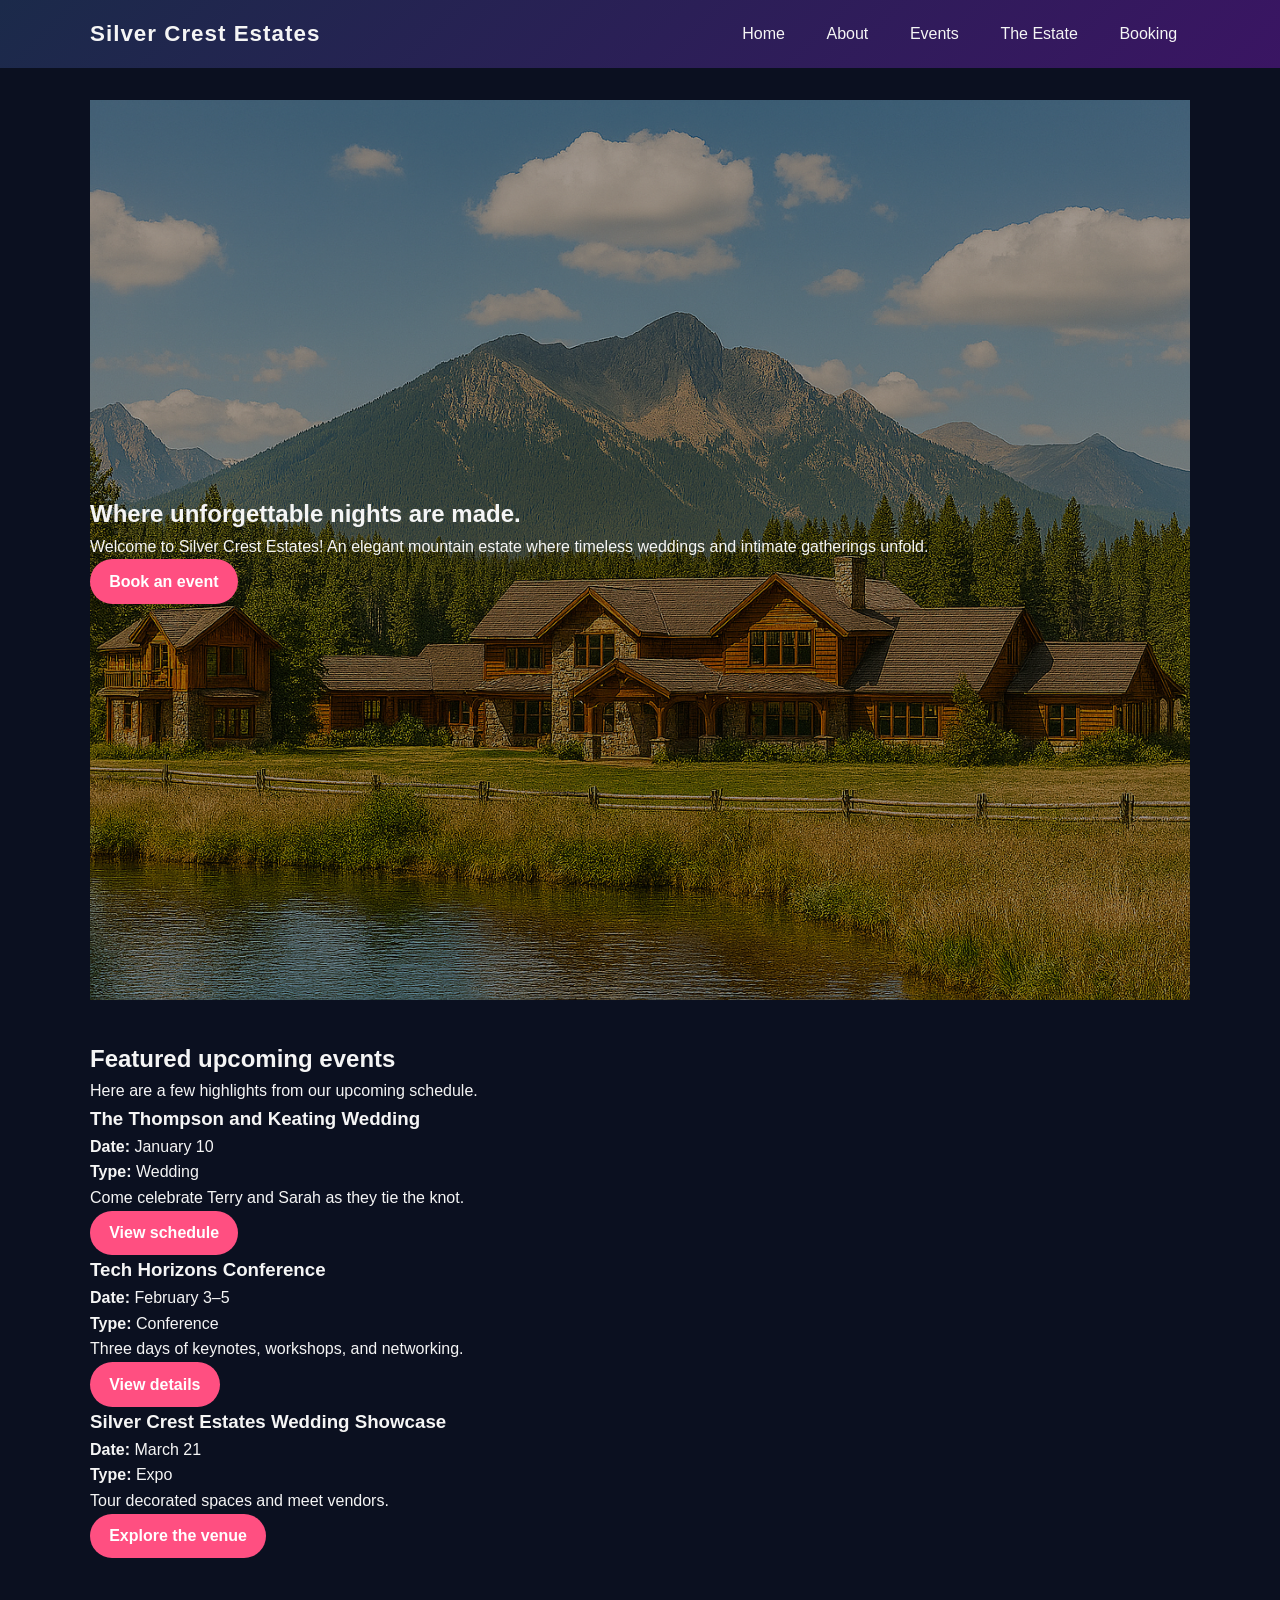
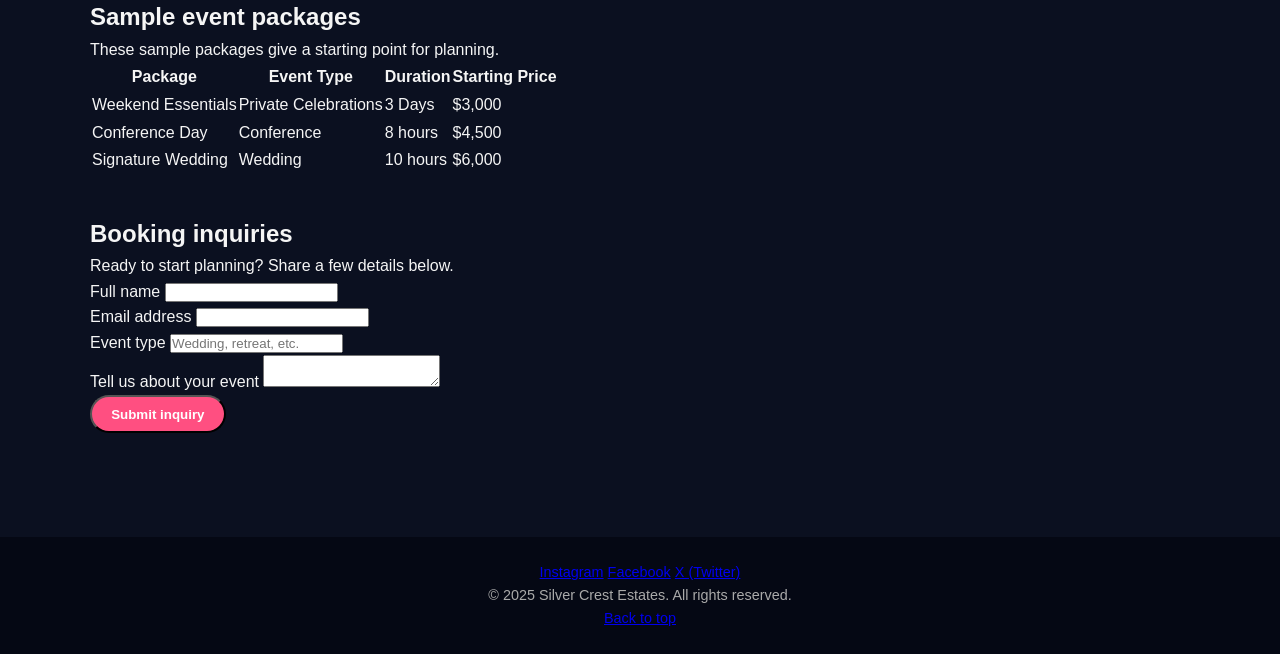
==== index.html @ 9d8d231d "Initial project upload" ====
<!DOCTYPE html>
<html lang="en">
<head>
  <meta charset="UTF-8">
  <title>Silver Crest Estates | Home</title>
  <meta name="viewport" content="width=device-width, initial-scale=1.0">
  <link rel="icon" type="image/png" href="images/favicon.png">
  <link rel="stylesheet" href="styles.css">
</head>

<body id="top">

<header>
  <div class="container">
    <nav>
      <div class="logo">Silver Crest Estates</div>

      <!-- CSS-ONLY HAMBURGER -->
      <input type="checkbox" id="menu-toggle">
      <label for="menu-toggle" class="hamburger">
        <span></span>
        <span></span>
        <span></span>
      </label>

      <ul id="nav-menu">
        <li><a href="index.html" class="active">Home</a></li>
        <li><a href="about.html">About</a></li>
        <li><a href="events.html">Events</a></li>
        <li><a href="spaces.html">The Estate</a></li>
        <li><a href="#contact">Booking</a></li>
      </ul>
    </nav>
  </div>
</header>

<main class="container">

  <section class="hero">
    <div class="hero-text">
      <h1>Where unforgettable nights are made.</h1>
      <p>Welcome to Silver Crest Estates! An elegant mountain estate where timeless weddings and intimate gatherings unfold.</p>
      <a href="#contact" class="btn">Book an event</a>
    </div>
   
  </section>

  <section aria-labelledby="featured-events-heading">
    <h2 id="featured-events-heading">Featured upcoming events</h2>
    <p>Here are a few highlights from our upcoming schedule.</p>

    <div class="events-grid">
      <article class="event-card">
        <h3>The Thompson and Keating Wedding</h3>
        <p><strong>Date:</strong> January 10</p>
        <p><strong>Type:</strong> Wedding</p>
        <p>Come celebrate Terry and Sarah as they tie the knot.</p>
        <a href="events.html#schedule-section" class="btn">View schedule</a>
      </article>

      <article class="event-card">
        <h3>Tech Horizons Conference</h3>
        <p><strong>Date:</strong> February 3–5</p>
        <p><strong>Type:</strong> Conference</p>
        <p>Three days of keynotes, workshops, and networking.</p>
        <a href="events.html" class="btn">View details</a>
      </article>

      <article class="event-card">
        <h3>Silver Crest Estates Wedding Showcase</h3>
        <p><strong>Date:</strong> March 21</p>
        <p><strong>Type:</strong> Expo</p>
        <p>Tour decorated spaces and meet vendors.</p>
        <a href="spaces.html" class="btn">Explore the venue</a>
      </article>
    </div>
  </section>

  <section aria-labelledby="pricing-heading">
    <h2 id="pricing-heading">Sample event packages</h2>
    <p>These sample packages give a starting point for planning.</p>

    <table>
      <thead>
        <tr>
          <th>Package</th>
          <th>Event Type</th>
          <th>Duration</th>
          <th>Starting Price</th>
        </tr>
      </thead>
      <tbody>
        <tr>
          <td>Weekend Essentials</td>
          <td>Private Celebrations</td>
          <td>3 Days</td>
          <td>$3,000</td>
        </tr>
        <tr>
          <td>Conference Day</td>
          <td>Conference</td>
          <td>8 hours</td>
          <td>$4,500</td>
        </tr>
        <tr>
          <td>Signature Wedding</td>
          <td>Wedding</td>
          <td>10 hours</td>
          <td>$6,000</td>
        </tr>
      </tbody>
    </table>
  </section>

  <section id="contact" aria-labelledby="contact-heading">
    <h2 id="contact-heading">Booking inquiries</h2>
    <p>Ready to start planning? Share a few details below.</p>

    <form>
      <div class="form-group">
        <label for="name">Full name</label>
        <input type="text" id="name" required>
      </div>

      <div class="form-group">
        <label for="email">Email address</label>
        <input type="email" id="email" required>
      </div>

      <div class="form-group">
        <label for="event-type">Event type</label>
        <input type="text" id="event-type" placeholder="Wedding, retreat, etc.">
      </div>

      <div class="form-group">
        <label for="message">Tell us about your event</label>
        <textarea id="message"></textarea>
      </div>

      <button type="submit" class="btn">Submit inquiry</button>
    </form>
  </section>

</main>

<footer>
  <div class="container">
    <div class="footer-links">
      <a href="https://www.instagram.com" target="_blank">Instagram</a>
      <a href="https://www.facebook.com" target="_blank">Facebook</a>
      <a href="https://www.twitter.com" target="_blank">X (Twitter)</a>
    </div>
    <p>&copy; 2025 Silver Crest Estates. All rights reserved.</p>
  </div>
  <a href="#top" id="back-to-top">Back to top</a>
</footer>

</body>
</html>
---- styles.css ----
/* ============================
   GLOBAL
   ============================ */
* {
  box-sizing: border-box;
  margin: 0;
  padding: 0;
}

html {
  scroll-behavior: smooth;
}

body {
  font-family: Arial, sans-serif;
  background: #0b1020;
  color: #f5f5f5;
  line-height: 1.6;
}

/* ============================
   LAYOUT
   ============================ */
header {
  background: linear-gradient(135deg, #1b2a4a, #3a1563);
  padding: 1rem 0;
  position: sticky;
  top: 0;
  z-index: 10;
}

.container {
  width: 90%;
  max-width: 1100px;
  margin: 0 auto;
}

main {
  padding: 2rem 0 4rem;
}

section {
  margin-bottom: 2.5rem;
}

footer {
  background: #050814;
  color: #aaa;
  padding: 1.5rem 0;
  text-align: center;
  font-size: 0.9rem;
}

/* ============================
   NAVIGATION (CSS-ONLY HAMBURGER)
   ============================ */
nav {
  display: flex;
  justify-content: space-between;
  align-items: center;
}

.logo {
  font-size: 1.4rem;
  font-weight: bold;
  letter-spacing: 1px;
}

/* Hide checkbox */
#menu-toggle {
  display: none;
}

/* Hamburger icon */
.hamburger {
  display: none;
  flex-direction: column;
  gap: 5px;
  cursor: pointer;
}

.hamburger span {
  width: 28px;
  height: 3px;
  background: #fff;
  border-radius: 3px;
  transition: 0.3s ease;
}

/* Desktop nav */
#nav-menu {
  list-style: none;
  display: flex;
  gap: 1rem;
}

#nav-menu a {
  color: #f5f5f5;
  text-decoration: none;
  padding: 0.4rem 0.8rem;
  border-radius: 4px;
  transition: background-color 0.3s ease, color 0.3s ease;
}

#nav-menu a:hover,
#nav-menu a:focus {
  background-color: #f5f5f5;
  color: #1b2a4a;
}

/* ============================
   RESPONSIVE NAV (CSS ONLY)
   ============================ */
@media (max-width: 1024px) {

  /* Show hamburger */
  .hamburger {
    display: flex;
  }

  /* Collapse menu */
  #nav-menu {
    position: absolute;
    top: 70px;
    right: 0;
    background: #1b2a4a;
    width: 100%;
    flex-direction: column;
    align-items: center;
    gap: 1rem;
    padding: 1rem 0;
    max-height: 0;
    overflow: hidden;
    transition: max-height 0.3s ease;
  }

  /* Expand menu when checkbox is checked */
  #menu-toggle:checked ~ #nav-menu {
    max-height: 500px;
  }

  /* Animate hamburger into X */
  #menu-toggle:checked + .hamburger span:nth-child(1) {
    transform: translateY(8px) rotate(45deg);
  }

  #menu-toggle:checked + .hamburger span:nth-child(2) {
    opacity: 0;
  }

  #menu-toggle:checked + .hamburger span:nth-child(3) {
    transform: translateY(-8px) rotate(-45deg);
  }
}

/* ============================
   HERO (HOME)
   ============================ */
.hero {
  display: flex;
  flex-wrap: wrap;
  gap: 2rem;
  align-items: center;
  background-image: url('images/Ranch.png');
  background-size: cover;
  background-position: center;
  min-height: 100vh;
  position: relative;
}

.hero::before {
  content: "";
  position: absolute;
  inset: 0;
  background: rgba(0, 0, 0, 0.35);
}

.hero-text {
  flex: 1 1 280px;
  position: relative;
  z-index: 1;
}

.hero-image {
  flex: 1 1 280px;
  text-align: center;
  position: relative;
  z-index: 1;
}

/* ============================
   ESTATE HERO
   ============================ */
.estate-hero {
  background-image: url('images/Weddingtable.png');
  background-size: cover;
  background-position: center;
  min-height: 80vh;
  display: flex;
  align-items: center;
  justify-content: center;
}

.estate-overlay {
  background: rgba(0, 0, 0, 0.45);
  padding: 2rem 3rem;
  border-radius: 12px;
  text-align: center;
}

/* ============================
   BUTTONS
   ============================ */
.btn {
  display: inline-block;
  padding: 0.6rem 1.2rem;
  border-radius: 25px;
  background: #ff4f81;
  color: #fff;
  text-decoration: none;
  font-weight: bold;
  transition: background 0.3s ease, transform 0.2s ease;
}

.btn:hover {
  background: #ff6b99;
  transform: translateY(-1px);
}

/* ============================
   ESTATE CARD GRID
   ============================ */
.space-grid {
  display: grid;
  grid-template-columns: repeat(3, 1fr);
  gap: 30px;
  margin-top: 40px;
}

.space-card {
  position: relative;
  height: 260px;
  border-radius: 12px;
  overflow: hidden;
  cursor: pointer;
  box-shadow: 0 2px 6px rgba(0,0,0,0.35);
  transition: transform 0.2s ease, box-shadow 0.2s ease;
}

.space-card:hover {
  transform: translateY(-4px);
  box-shadow: 0 6px 16px rgba(0,0,0,0.5);
}

.space-card img {
  width: 100%;
  height: 100%;
  object-fit: cover;
}

.space-overlay {
  position: absolute;
  inset: 0;
  background: rgba(0,0,0,0.55);
  display: flex;
  justify-content: center;
  align-items: center;
  flex-direction: column;
  opacity: 0;
  transition: opacity 0.3s ease;
}

.space-card:hover .space-overlay {
  opacity: 1;
}

/* ============================
   RESPONSIVE GRID
   ============================ */
@media (max-width: 1024px) {
  .space-grid {
    grid-template-columns: repeat(2, 1fr);
  }
}

@media (max-width: 768px) {
  .space-grid {
    grid-template-columns: 1fr;
  }
}
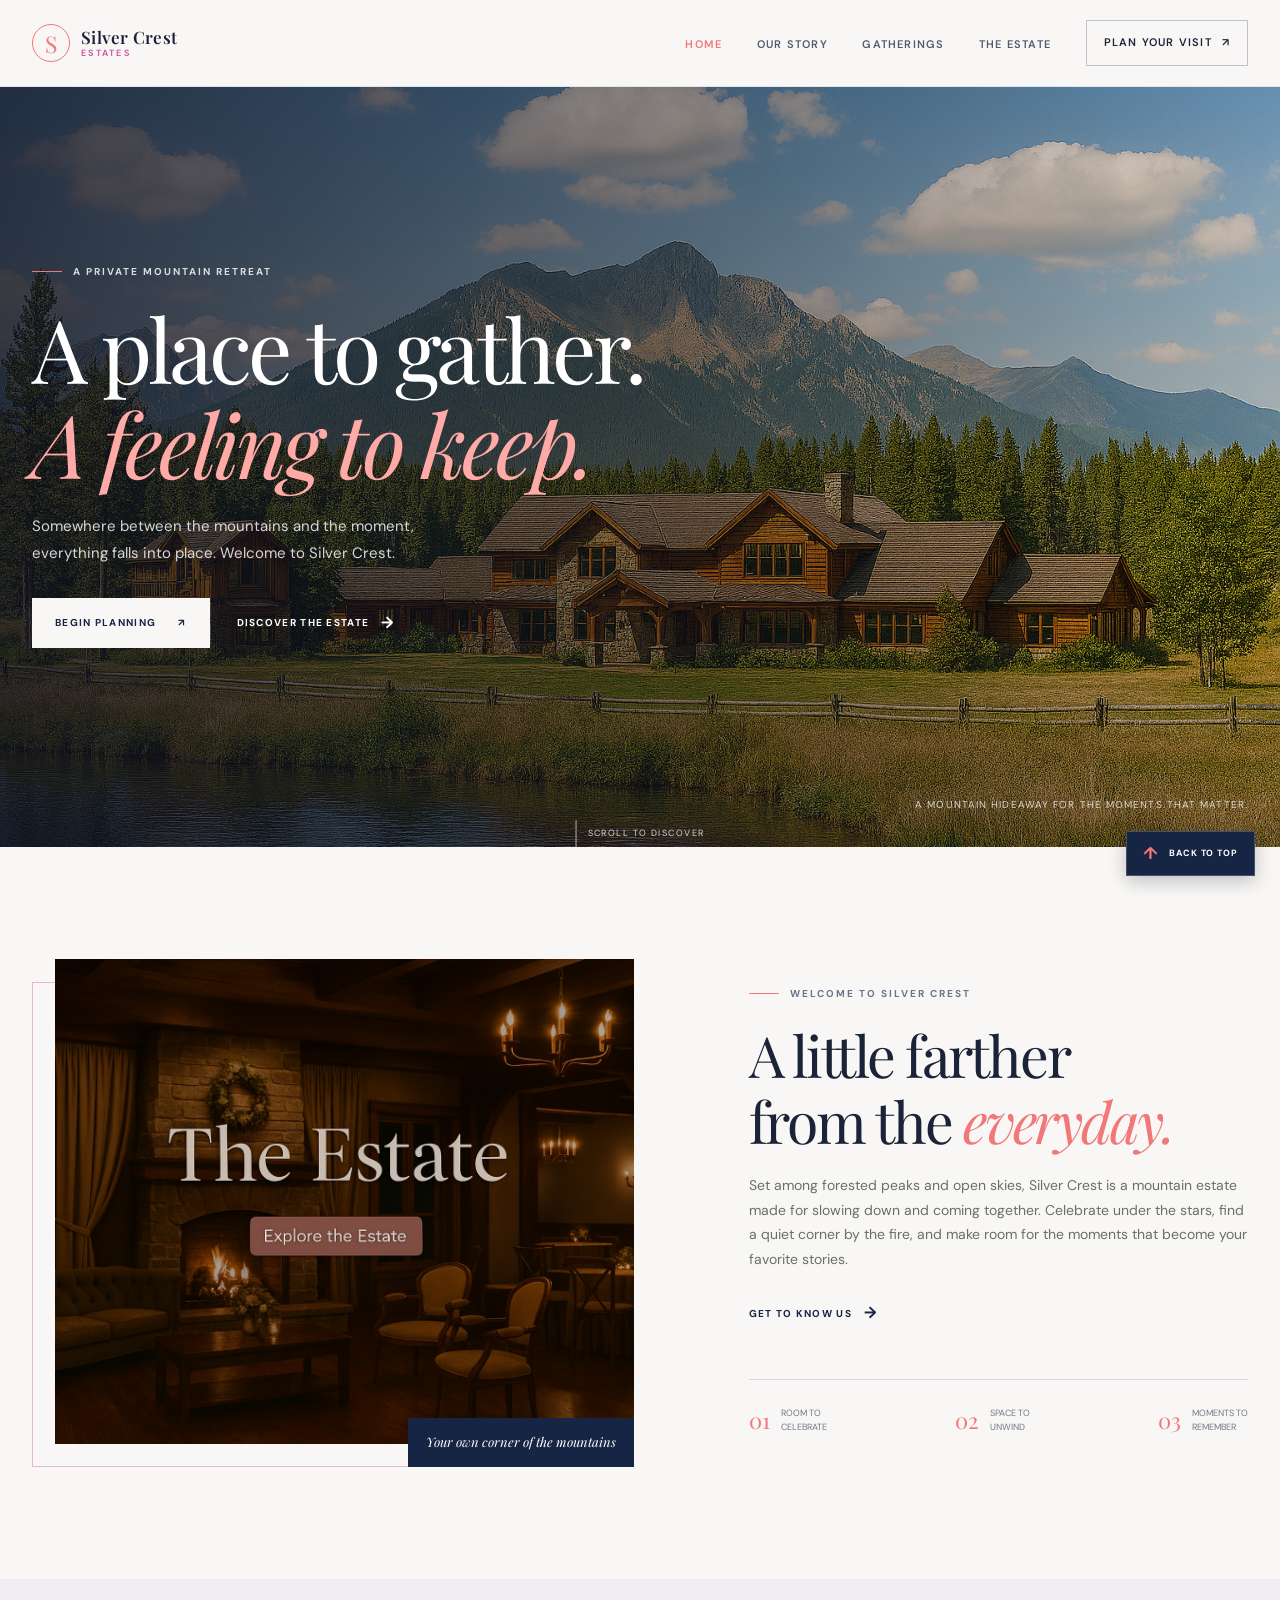
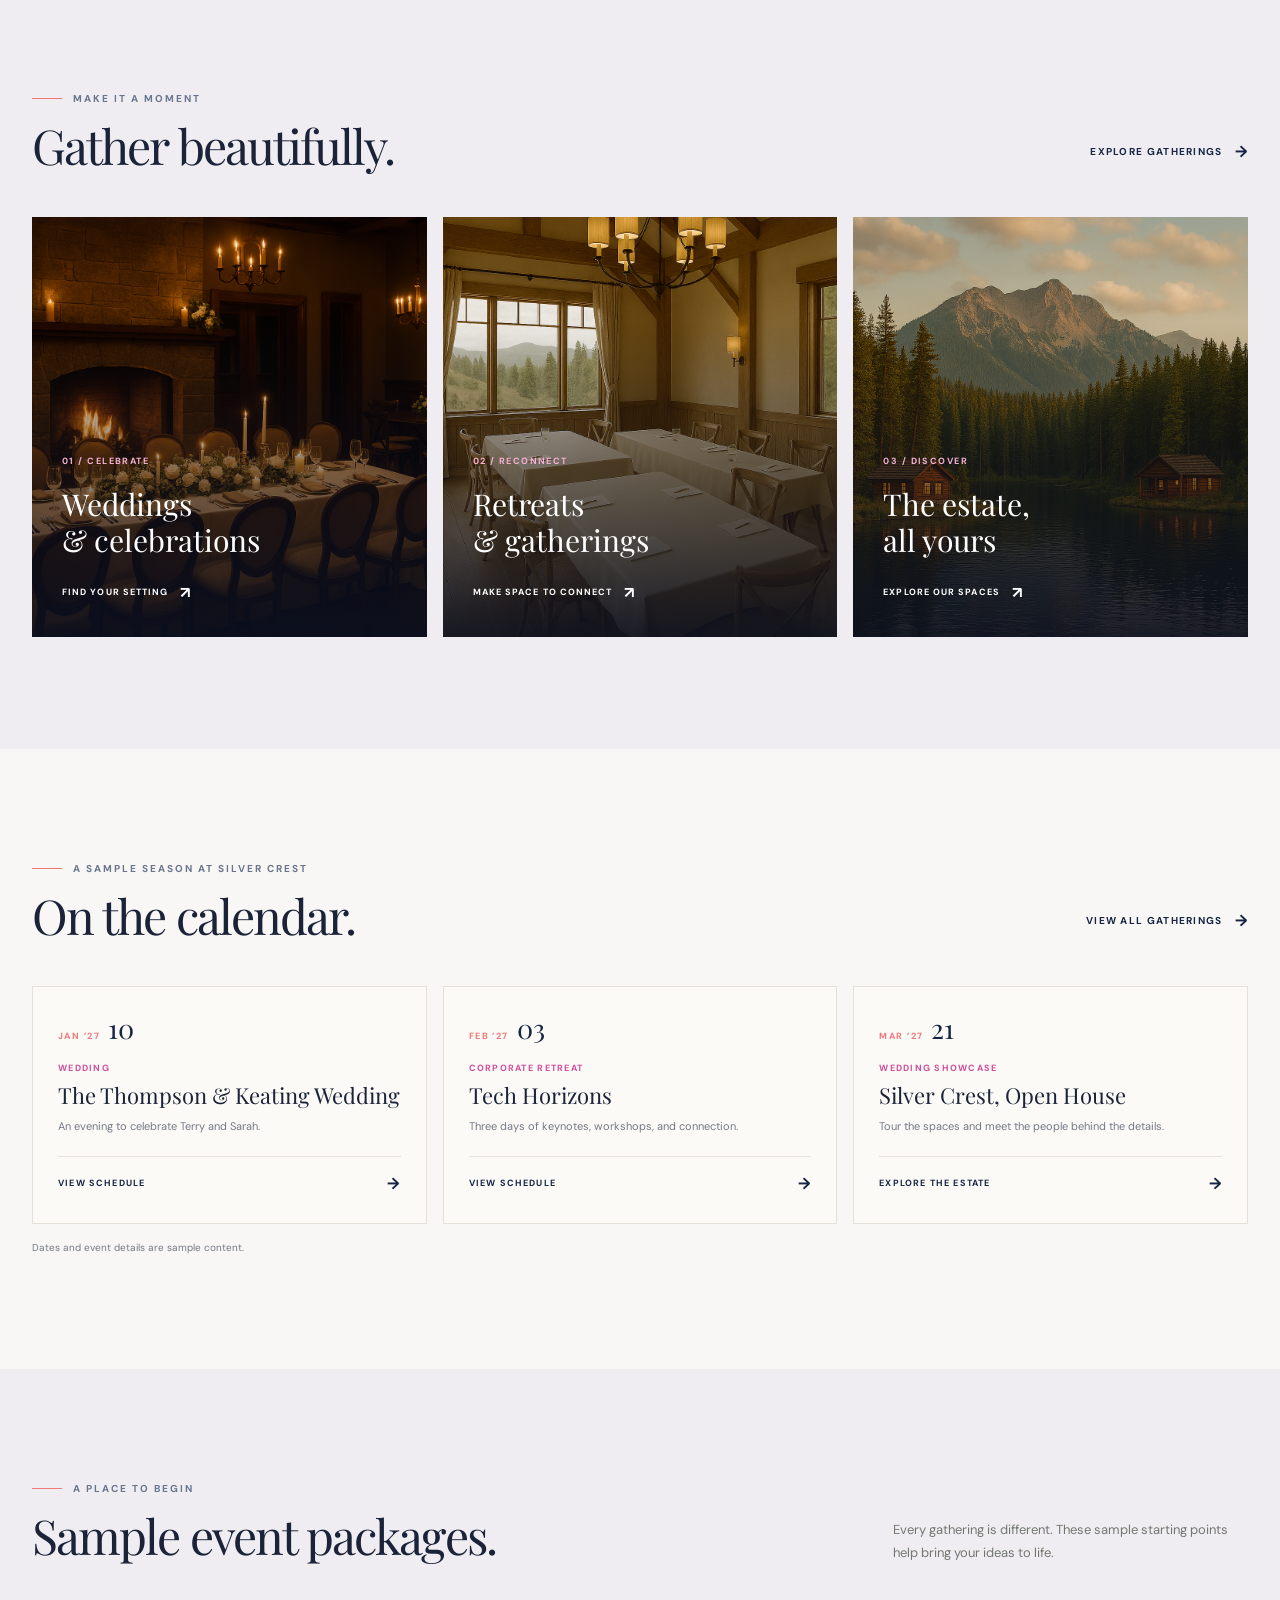
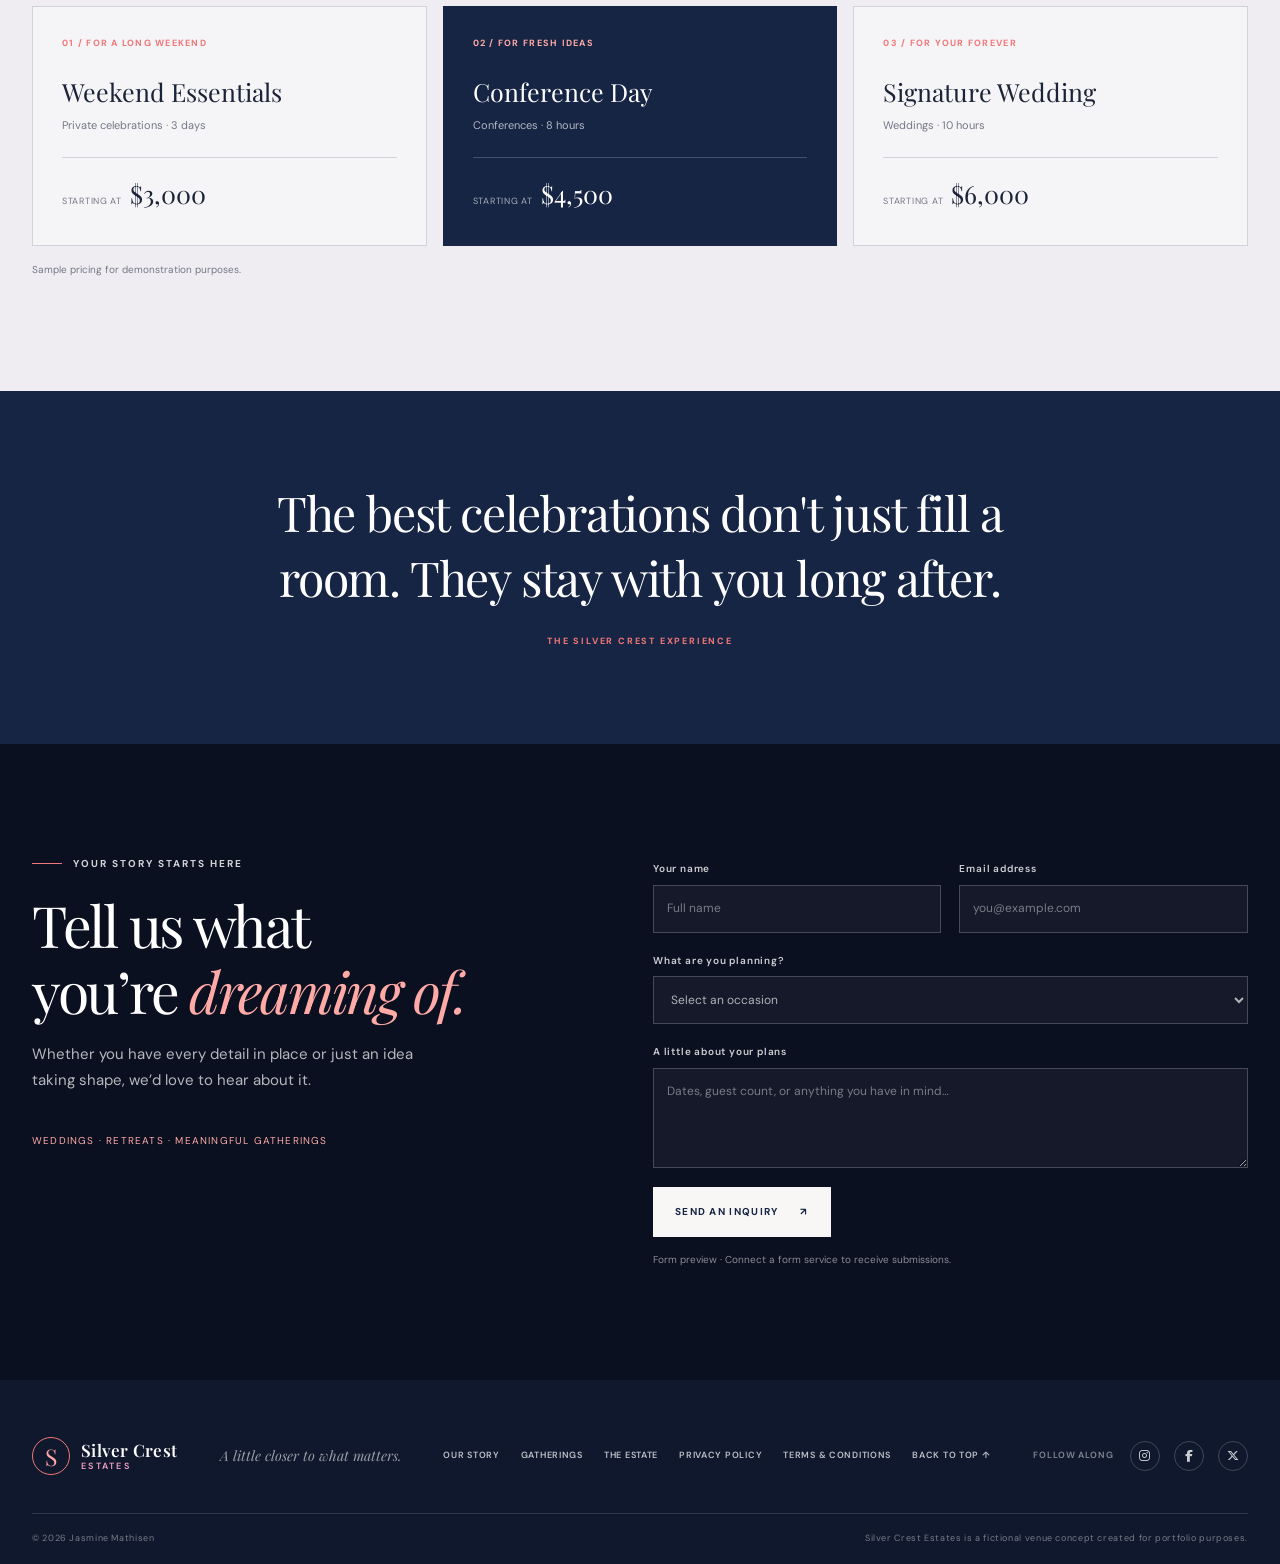
==== commit d84e531c: "Polish Silver Crest Estates portfolio site Co-authored-by: Copilot <223556219+Copilot@users.noreply." ====
--- a/index.html
+++ b/index.html
@@ -2,159 +2,260 @@
 <html lang="en">
 <head>
   <meta charset="UTF-8">
-  <title>Silver Crest Estates | Home</title>
   <meta name="viewport" content="width=device-width, initial-scale=1.0">
-  <link rel="icon" type="image/png" href="images/favicon.png">
+  <meta name="description" content="A secluded mountain estate for thoughtful weddings, retreats, and once-in-a-lifetime celebrations.">
+  <title>Silver Crest Estates | A mountain escape for meaningful gatherings</title>
+  <link rel="preconnect" href="https://fonts.googleapis.com">
+  <link rel="preconnect" href="https://fonts.gstatic.com" crossorigin>
+  <link href="https://fonts.googleapis.com/css2?family=DM+Sans:wght@400;500;600;700&family=Playfair+Display:wght@400;500;600;700&display=swap" rel="stylesheet">
+  <link rel="stylesheet" href="https://cdnjs.cloudflare.com/ajax/libs/font-awesome/6.7.2/css/all.min.css">
+  <link rel="icon" type="image/svg+xml" href="images/silver-crest-mark.svg">
   <link rel="stylesheet" href="styles.css">
 </head>
-
 <body id="top">
-
-<header>
-  <div class="container">
-    <nav>
-      <div class="logo">Silver Crest Estates</div>
-
-      <!-- CSS-ONLY HAMBURGER -->
-      <input type="checkbox" id="menu-toggle">
-      <label for="menu-toggle" class="hamburger">
-        <span></span>
-        <span></span>
-        <span></span>
-      </label>
-
-      <ul id="nav-menu">
-        <li><a href="index.html" class="active">Home</a></li>
-        <li><a href="about.html">About</a></li>
-        <li><a href="events.html">Events</a></li>
-        <li><a href="spaces.html">The Estate</a></li>
-        <li><a href="#contact">Booking</a></li>
-      </ul>
-    </nav>
-  </div>
-</header>
-
-<main class="container">
-
-  <section class="hero">
-    <div class="hero-text">
-      <h1>Where unforgettable nights are made.</h1>
-      <p>Welcome to Silver Crest Estates! An elegant mountain estate where timeless weddings and intimate gatherings unfold.</p>
-      <a href="#contact" class="btn">Book an event</a>
+  <a class="skip-link" href="#main-content">Skip to content</a>
+  <header class="site-header">
+    <div class="container">
+      <nav class="site-nav" aria-label="Main navigation">
+        <a class="brand" href="index.html" aria-label="Silver Crest Estates home">
+          <span class="brand-mark" aria-hidden="true">S</span>
+          <span class="brand-name">Silver Crest <span>Estates</span></span>
+        </a>
+        <input type="checkbox" id="menu-toggle" aria-label="Toggle navigation">
+        <label for="menu-toggle" class="hamburger" aria-hidden="true"><span></span><span></span><span></span></label>
+        <ul id="nav-menu">
+          <li><a href="index.html" class="active" aria-current="page">Home</a></li>
+          <li><a href="about.html">Our story</a></li>
+          <li><a href="events.html">Gatherings</a></li>
+          <li><a href="spaces.html">The estate</a></li>
+          <li><a href="#contact" class="nav-cta">Plan your visit <span aria-hidden="true">↗</span></a></li>
+        </ul>
+      </nav>
     </div>
-   
-  </section>
-
-  <section aria-labelledby="featured-events-heading">
-    <h2 id="featured-events-heading">Featured upcoming events</h2>
-    <p>Here are a few highlights from our upcoming schedule.</p>
-
-    <div class="events-grid">
-      <article class="event-card">
-        <h3>The Thompson and Keating Wedding</h3>
-        <p><strong>Date:</strong> January 10</p>
-        <p><strong>Type:</strong> Wedding</p>
-        <p>Come celebrate Terry and Sarah as they tie the knot.</p>
-        <a href="events.html#schedule-section" class="btn">View schedule</a>
-      </article>
-
-      <article class="event-card">
-        <h3>Tech Horizons Conference</h3>
-        <p><strong>Date:</strong> February 3–5</p>
-        <p><strong>Type:</strong> Conference</p>
-        <p>Three days of keynotes, workshops, and networking.</p>
-        <a href="events.html" class="btn">View details</a>
-      </article>
-
-      <article class="event-card">
-        <h3>Silver Crest Estates Wedding Showcase</h3>
-        <p><strong>Date:</strong> March 21</p>
-        <p><strong>Type:</strong> Expo</p>
-        <p>Tour decorated spaces and meet vendors.</p>
-        <a href="spaces.html" class="btn">Explore the venue</a>
-      </article>
+  </header>
+
+  <main id="main-content">
+    <section class="home-hero" aria-labelledby="hero-heading">
+      <div class="hero-shade"></div>
+      <div class="container hero-inner">
+        <div class="hero-copy">
+          <p class="eyebrow eyebrow-light"><span></span> A private mountain retreat</p>
+          <h1 id="hero-heading">A place to gather.<br><em>A feeling to keep.</em></h1>
+          <p class="hero-description">Somewhere between the mountains and the moment, everything falls into place. Welcome to Silver Crest.</p>
+          <div class="hero-actions">
+            <a href="#contact" class="button button-light">Begin planning <span aria-hidden="true">↗</span></a>
+            <a href="spaces.html" class="text-link text-link-light">Discover the estate <span aria-hidden="true">→</span></a>
+          </div>
+        </div>
+        <p class="hero-caption">A mountain hideaway for the moments that matter.</p>
+      </div>
+      <a href="#welcome" class="hero-scroll" aria-label="Scroll to discover"><span></span> Scroll to discover</a>
+    </section>
+
+    <section class="welcome-section section-pad" id="welcome" aria-labelledby="welcome-heading">
+      <div class="container welcome-grid">
+        <div class="welcome-image-wrap">
+          <img src="images/The_Estate_clean.png" alt="The welcoming lodge surrounded by the mountain landscape" class="welcome-image">
+          <span class="image-note">Your own corner of the mountains</span>
+        </div>
+        <div class="welcome-copy">
+          <p class="eyebrow"><span></span> Welcome to Silver Crest</p>
+          <h2 id="welcome-heading">A little farther<br>from the <em>everyday.</em></h2>
+          <p>Set among forested peaks and open skies, Silver Crest is a mountain estate made for slowing down and coming together. Celebrate under the stars, find a quiet corner by the fire, and make room for the moments that become your favorite stories.</p>
+          <a href="about.html" class="text-link">Get to know us <span aria-hidden="true">→</span></a>
+          <div class="welcome-details">
+            <div><strong>01</strong><span>Room to<br>celebrate</span></div>
+            <div><strong>02</strong><span>Space to<br>unwind</span></div>
+            <div><strong>03</strong><span>Moments to<br>remember</span></div>
+          </div>
+        </div>
+      </div>
+    </section>
+
+    <section class="gatherings-section section-pad" aria-labelledby="gatherings-heading">
+      <div class="container">
+        <div class="section-heading">
+          <div>
+            <p class="eyebrow"><span></span> Make it a moment</p>
+            <h2 id="gatherings-heading">Gather beautifully.</h2>
+          </div>
+          <a href="events.html" class="text-link">Explore gatherings <span aria-hidden="true">→</span></a>
+        </div>
+        <div class="gathering-grid">
+          <article class="gathering-card gathering-wedding">
+            <div class="gathering-card-content">
+              <span class="card-kicker">01 / Celebrate</span>
+              <h3>Weddings<br>&amp; celebrations</h3>
+              <a href="events.html#event-types" class="card-link">Find your setting <span aria-hidden="true">↗</span></a>
+            </div>
+          </article>
+          <article class="gathering-card gathering-retreat">
+            <div class="gathering-card-content">
+              <span class="card-kicker">02 / Reconnect</span>
+              <h3>Retreats<br>&amp; gatherings</h3>
+              <a href="events.html#event-types" class="card-link">Make space to connect <span aria-hidden="true">↗</span></a>
+            </div>
+          </article>
+          <article class="gathering-card gathering-estate">
+            <div class="gathering-card-content">
+              <span class="card-kicker">03 / Discover</span>
+              <h3>The estate,<br>all yours</h3>
+              <a href="spaces.html" class="card-link">Explore our spaces <span aria-hidden="true">↗</span></a>
+            </div>
+          </article>
+        </div>
+      </div>
+    </section>
+
+    <section class="upcoming-section section-pad" aria-labelledby="upcoming-heading">
+      <div class="container">
+        <div class="section-heading">
+          <div>
+            <p class="eyebrow"><span></span> A sample season at Silver Crest</p>
+            <h2 id="upcoming-heading">On the calendar.</h2>
+          </div>
+          <a href="events.html" class="text-link">View all gatherings <span aria-hidden="true">→</span></a>
+        </div>
+        <div class="highlight-grid">
+          <article class="highlight-card">
+            <p class="highlight-date"><span>JAN ’27</span> 10</p>
+            <div>
+              <p class="highlight-type">Wedding</p>
+              <h3>The Thompson &amp; Keating Wedding</h3>
+              <p>An evening to celebrate Terry and Sarah.</p>
+            </div>
+            <a href="events.html#schedule-section" class="text-link" aria-label="View the Thompson and Keating wedding schedule">View schedule <span aria-hidden="true">→</span></a>
+          </article>
+          <article class="highlight-card">
+            <p class="highlight-date"><span>FEB ’27</span> 03</p>
+            <div>
+              <p class="highlight-type">Corporate retreat</p>
+              <h3>Tech Horizons</h3>
+              <p>Three days of keynotes, workshops, and connection.</p>
+            </div>
+            <a href="events.html#schedule-section" class="text-link" aria-label="View the Tech Horizons retreat schedule">View schedule <span aria-hidden="true">→</span></a>
+          </article>
+          <article class="highlight-card">
+            <p class="highlight-date"><span>MAR ’27</span> 21</p>
+            <div>
+              <p class="highlight-type">Wedding showcase</p>
+              <h3>Silver Crest, Open House</h3>
+              <p>Tour the spaces and meet the people behind the details.</p>
+            </div>
+            <a href="spaces.html" class="text-link">Explore the estate <span aria-hidden="true">→</span></a>
+          </article>
+        </div>
+        <p class="table-note">Dates and event details are sample content.</p>
+      </div>
+    </section>
+
+    <section class="packages-section section-pad" aria-labelledby="packages-heading">
+      <div class="container">
+        <div class="section-heading">
+          <div>
+            <p class="eyebrow"><span></span> A place to begin</p>
+            <h2 id="packages-heading">Sample event packages.</h2>
+          </div>
+          <p class="section-heading-note">Every gathering is different. These sample starting points help bring your ideas to life.</p>
+        </div>
+        <div class="package-grid">
+          <article class="package-card">
+            <p class="package-index">01 / For a long weekend</p>
+            <h3>Weekend Essentials</h3>
+            <p>Private celebrations · 3 days</p>
+            <p class="package-price"><span>Starting at</span> $3,000</p>
+          </article>
+          <article class="package-card package-card-featured">
+            <p class="package-index">02 / For fresh ideas</p>
+            <h3>Conference Day</h3>
+            <p>Conferences · 8 hours</p>
+            <p class="package-price"><span>Starting at</span> $4,500</p>
+          </article>
+          <article class="package-card">
+            <p class="package-index">03 / For your forever</p>
+            <h3>Signature Wedding</h3>
+            <p>Weddings · 10 hours</p>
+            <p class="package-price"><span>Starting at</span> $6,000</p>
+          </article>
+        </div>
+        <p class="table-note">Sample pricing for demonstration purposes.</p>
+      </div>
+    </section>
+
+    <section class="quote-section" aria-label="A note from Silver Crest Estates">
+      <div class="container quote-inner">
+        <blockquote>The best celebrations don't just fill a room. They stay with you long after.</blockquote>
+        <p>THE SILVER CREST EXPERIENCE</p>
+      </div>
+    </section>
+
+    <section class="contact-section section-pad" id="contact" aria-labelledby="contact-heading">
+      <div class="container contact-grid">
+        <div class="contact-copy">
+          <p class="eyebrow eyebrow-light"><span></span> Your story starts here</p>
+          <h2 id="contact-heading">Tell us what<br>you’re <em>dreaming of.</em></h2>
+          <p>Whether you have every detail in place or just an idea taking shape, we’d love to hear about it.</p>
+          <p class="contact-aside">Weddings · Retreats · Meaningful gatherings</p>
+        </div>
+        <form class="inquiry-form" method="post">
+          <div class="form-row">
+            <div class="form-group">
+              <label for="name">Your name</label>
+              <input type="text" id="name" name="name" autocomplete="name" placeholder="Full name" required>
+            </div>
+            <div class="form-group">
+              <label for="email">Email address</label>
+              <input type="email" id="email" name="email" autocomplete="email" placeholder="you@example.com" required>
+            </div>
+          </div>
+          <div class="form-group">
+            <label for="event-type">What are you planning?</label>
+            <select id="event-type" name="event-type">
+              <option value="" selected disabled>Select an occasion</option>
+              <option>Wedding or celebration</option>
+              <option>Corporate retreat</option>
+              <option>Wellness retreat</option>
+              <option>Something else</option>
+            </select>
+          </div>
+          <div class="form-group">
+            <label for="message">A little about your plans</label>
+            <textarea id="message" name="message" rows="3" placeholder="Dates, guest count, or anything you have in mind…"></textarea>
+          </div>
+          <button type="submit" class="button button-light">Send an inquiry <span aria-hidden="true">↗</span></button>
+          <p class="form-note">Form preview · Connect a form service to receive submissions.</p>
+        </form>
+      </div>
+    </section>
+  </main>
+
+  <footer class="site-footer">
+    <div class="container footer-main">
+      <a class="brand brand-footer" href="index.html">
+        <span class="brand-mark" aria-hidden="true">S</span>
+        <span class="brand-name">Silver Crest <span>Estates</span></span>
+      </a>
+      <p>A little closer to what matters.</p>
+      <div class="footer-links">
+        <a href="about.html">Our story</a>
+        <a href="events.html">Gatherings</a>
+        <a href="spaces.html">The estate</a>
+        <a href="privacy.html">Privacy policy</a>
+        <a href="terms.html">Terms &amp; conditions</a>
+        <a href="#top">Back to top ↑</a>
+      </div>
+      <div class="footer-social">
+        <span>Follow along</span>
+        <a href="https://www.instagram.com/" target="_blank" rel="noopener noreferrer" aria-label="Instagram"><i class="fa-brands fa-instagram" aria-hidden="true"></i></a>
+        <a href="https://www.facebook.com/" target="_blank" rel="noopener noreferrer" aria-label="Facebook"><i class="fa-brands fa-facebook-f" aria-hidden="true"></i></a>
+        <a href="https://x.com/" target="_blank" rel="noopener noreferrer" aria-label="X"><i class="fa-brands fa-x-twitter" aria-hidden="true"></i></a>
+      </div>
     </div>
-  </section>
-
-  <section aria-labelledby="pricing-heading">
-    <h2 id="pricing-heading">Sample event packages</h2>
-    <p>These sample packages give a starting point for planning.</p>
-
-    <table>
-      <thead>
-        <tr>
-          <th>Package</th>
-          <th>Event Type</th>
-          <th>Duration</th>
-          <th>Starting Price</th>
-        </tr>
-      </thead>
-      <tbody>
-        <tr>
-          <td>Weekend Essentials</td>
-          <td>Private Celebrations</td>
-          <td>3 Days</td>
-          <td>$3,000</td>
-        </tr>
-        <tr>
-          <td>Conference Day</td>
-          <td>Conference</td>
-          <td>8 hours</td>
-          <td>$4,500</td>
-        </tr>
-        <tr>
-          <td>Signature Wedding</td>
-          <td>Wedding</td>
-          <td>10 hours</td>
-          <td>$6,000</td>
-        </tr>
-      </tbody>
-    </table>
-  </section>
-
-  <section id="contact" aria-labelledby="contact-heading">
-    <h2 id="contact-heading">Booking inquiries</h2>
-    <p>Ready to start planning? Share a few details below.</p>
-
-    <form>
-      <div class="form-group">
-        <label for="name">Full name</label>
-        <input type="text" id="name" required>
-      </div>
-
-      <div class="form-group">
-        <label for="email">Email address</label>
-        <input type="email" id="email" required>
-      </div>
-
-      <div class="form-group">
-        <label for="event-type">Event type</label>
-        <input type="text" id="event-type" placeholder="Wedding, retreat, etc.">
-      </div>
-
-      <div class="form-group">
-        <label for="message">Tell us about your event</label>
-        <textarea id="message"></textarea>
-      </div>
-
-      <button type="submit" class="btn">Submit inquiry</button>
-    </form>
-  </section>
-
-</main>
-
-<footer>
-  <div class="container">
-    <div class="footer-links">
-      <a href="https://www.instagram.com" target="_blank">Instagram</a>
-      <a href="https://www.facebook.com" target="_blank">Facebook</a>
-      <a href="https://www.twitter.com" target="_blank">X (Twitter)</a>
+    <div class="container footer-bottom">
+      <span>© 2026 Jasmine Mathisen</span>
+      <span>Silver Crest Estates is a fictional venue concept created for portfolio purposes.</span>
     </div>
-    <p>&copy; 2025 Silver Crest Estates. All rights reserved.</p>
-  </div>
-  <a href="#top" id="back-to-top">Back to top</a>
-</footer>
-
+  </footer>
+  <a class="back-to-top-button" href="#top"><span aria-hidden="true">↑</span><span>Back to top</span></a>
 </body>
 </html>
-
--- a/styles.css
+++ b/styles.css
@@ -1,6 +1,19 @@
-/* ============================
-   GLOBAL
-   ============================ */
+:root {
+  color-scheme: light;
+  --ink: #1b2338;
+  --forest: #172544;
+  --forest-dark: #0b1020;
+  --sage: #68758c;
+  --clay: #f17778;
+  --fuchsia: #ce4e9b;
+  --paper: #f8f7f5;
+  --stone: #efedf2;
+  --white: #fff;
+  --muted: #747886;
+  --serif: "Playfair Display", Georgia, serif;
+  --sans: "DM Sans", Arial, sans-serif;
+}
+
 * {
   box-sizing: border-box;
   margin: 0;
@@ -9,283 +22,1774 @@
 
 html {
   scroll-behavior: smooth;
+  scroll-padding-top: 6rem;
 }
 
 body {
-  font-family: Arial, sans-serif;
-  background: #0b1020;
-  color: #f5f5f5;
-  line-height: 1.6;
-}
-
-/* ============================
-   LAYOUT
-   ============================ */
-header {
-  background: linear-gradient(135deg, #1b2a4a, #3a1563);
-  padding: 1rem 0;
+  background: var(--paper);
+  color: var(--ink);
+  font-family: var(--sans);
+  font-size: 15px;
+  line-height: 1.75;
+  -webkit-font-smoothing: antialiased;
+}
+
+img {
+  display: block;
+  max-width: 100%;
+}
+
+a {
+  color: inherit;
+}
+
+a:focus-visible,
+button:focus-visible,
+input:focus-visible,
+select:focus-visible,
+textarea:focus-visible {
+  outline: 2px solid var(--clay);
+  outline-offset: 4px;
+}
+
+.skip-link {
+  position: fixed;
+  z-index: 100;
+  top: 10px;
+  left: 10px;
+  padding: 10px 16px;
+  background: var(--paper);
+  color: var(--forest);
+  font-size: 12px;
+  font-weight: 700;
+  text-decoration: none;
+  transform: translateY(-160%);
+}
+
+.skip-link:focus {
+  transform: translateY(0);
+}
+
+.container {
+  width: min(100% - 64px, 1240px);
+  margin-inline: auto;
+}
+
+.section-pad {
+  padding-block: 112px;
+}
+
+.site-header {
   position: sticky;
   top: 0;
-  z-index: 10;
-}
-
-.container {
-  width: 90%;
-  max-width: 1100px;
-  margin: 0 auto;
-}
-
-main {
-  padding: 2rem 0 4rem;
-}
-
-section {
-  margin-bottom: 2.5rem;
-}
-
-footer {
-  background: #050814;
-  color: #aaa;
-  padding: 1.5rem 0;
-  text-align: center;
-  font-size: 0.9rem;
-}
-
-/* ============================
-   NAVIGATION (CSS-ONLY HAMBURGER)
-   ============================ */
-nav {
-  display: flex;
+  z-index: 20;
+  background: rgba(248, 247, 245, 0.97);
+  border-bottom: 1px solid rgba(23, 37, 68, 0.09);
+  backdrop-filter: blur(14px);
+}
+
+.site-header > .container {
+  position: relative;
+}
+
+.site-nav {
+  display: flex;
+  min-height: 86px;
+  align-items: center;
   justify-content: space-between;
+  gap: 32px;
+}
+
+.brand {
+  display: inline-flex;
+  flex-shrink: 0;
   align-items: center;
-}
-
-.logo {
-  font-size: 1.4rem;
-  font-weight: bold;
-  letter-spacing: 1px;
-}
-
-/* Hide checkbox */
+  gap: 11px;
+  color: var(--ink);
+  text-decoration: none;
+}
+
+.brand-mark {
+  display: grid;
+  width: 38px;
+  height: 38px;
+  place-items: center;
+  border: 1px solid var(--clay);
+  border-radius: 50%;
+  color: var(--clay);
+  font-family: var(--serif);
+  font-size: 23px;
+  line-height: 1;
+}
+
+.brand-name {
+  display: flex;
+  flex-direction: column;
+  font-family: var(--serif);
+  font-size: 17px;
+  font-weight: 600;
+  letter-spacing: 0.015em;
+  line-height: 1.15;
+}
+
+.brand-name span {
+  color: var(--fuchsia);
+  font-family: var(--sans);
+  font-size: 9px;
+  font-weight: 600;
+  letter-spacing: 0.25em;
+  text-transform: uppercase;
+}
+
 #menu-toggle {
-  display: none;
-}
-
-/* Hamburger icon */
+  position: absolute;
+  top: 30px;
+  right: 0;
+  width: 1px;
+  height: 1px;
+  opacity: 0;
+}
+
 .hamburger {
   display: none;
-  flex-direction: column;
-  gap: 5px;
-  cursor: pointer;
-}
-
-.hamburger span {
-  width: 28px;
-  height: 3px;
-  background: #fff;
-  border-radius: 3px;
-  transition: 0.3s ease;
-}
-
-/* Desktop nav */
+}
+
 #nav-menu {
+  display: flex;
+  align-items: center;
+  gap: clamp(19px, 2.7vw, 38px);
   list-style: none;
-  display: flex;
-  gap: 1rem;
 }
 
 #nav-menu a {
-  color: #f5f5f5;
+  color: #515b70;
+  font-size: 11px;
+  font-weight: 600;
+  letter-spacing: 0.11em;
   text-decoration: none;
-  padding: 0.4rem 0.8rem;
-  border-radius: 4px;
-  transition: background-color 0.3s ease, color 0.3s ease;
+  text-transform: uppercase;
+  transition: color 180ms ease;
 }
 
 #nav-menu a:hover,
-#nav-menu a:focus {
-  background-color: #f5f5f5;
-  color: #1b2a4a;
-}
-
-/* ============================
-   RESPONSIVE NAV (CSS ONLY)
-   ============================ */
-@media (max-width: 1024px) {
-
-  /* Show hamburger */
-  .hamburger {
-    display: flex;
-  }
-
-  /* Collapse menu */
-  #nav-menu {
-    position: absolute;
-    top: 70px;
-    right: 0;
-    background: #1b2a4a;
-    width: 100%;
-    flex-direction: column;
-    align-items: center;
-    gap: 1rem;
-    padding: 1rem 0;
-    max-height: 0;
-    overflow: hidden;
-    transition: max-height 0.3s ease;
-  }
-
-  /* Expand menu when checkbox is checked */
-  #menu-toggle:checked ~ #nav-menu {
-    max-height: 500px;
-  }
-
-  /* Animate hamburger into X */
-  #menu-toggle:checked + .hamburger span:nth-child(1) {
-    transform: translateY(8px) rotate(45deg);
-  }
-
-  #menu-toggle:checked + .hamburger span:nth-child(2) {
-    opacity: 0;
-  }
-
-  #menu-toggle:checked + .hamburger span:nth-child(3) {
-    transform: translateY(-8px) rotate(-45deg);
-  }
-}
-
-/* ============================
-   HERO (HOME)
-   ============================ */
-.hero {
-  display: flex;
-  flex-wrap: wrap;
-  gap: 2rem;
+#nav-menu a.active {
+  color: var(--clay);
+}
+
+#nav-menu .nav-cta {
+  display: inline-flex;
   align-items: center;
-  background-image: url('images/Ranch.png');
+  gap: 10px;
+  padding: 12px 17px;
+  border: 1px solid rgba(23, 37, 68, 0.25);
+  color: var(--ink);
+}
+
+#nav-menu .nav-cta:hover {
+  border-color: var(--forest);
+  background: var(--forest);
+  color: var(--white);
+}
+
+.home-hero,
+.page-hero {
+  position: relative;
+  display: flex;
+  overflow: hidden;
+  align-items: center;
+  background-color: var(--forest);
+  background-position: center;
   background-size: cover;
-  background-position: center;
-  min-height: 100vh;
-  position: relative;
-}
-
-.hero::before {
-  content: "";
+  color: var(--white);
+}
+
+.home-hero {
+  min-height: min(760px, calc(100svh - 86px));
+  background-image: url("images/Ranch.png");
+}
+
+.hero-shade,
+.page-hero-shade {
   position: absolute;
   inset: 0;
-  background: rgba(0, 0, 0, 0.35);
-}
-
-.hero-text {
-  flex: 1 1 280px;
+  background: linear-gradient(90deg, rgba(11, 16, 32, 0.78) 0%, rgba(11, 16, 32, 0.43) 53%, rgba(11, 16, 32, 0.06) 100%),
+    linear-gradient(0deg, rgba(11, 16, 32, 0.34), transparent 35%);
+}
+
+.hero-inner {
+  position: relative;
+  display: flex;
+  min-height: min(760px, calc(100svh - 86px));
+  flex-direction: column;
+  align-items: flex-start;
+  justify-content: center;
+  padding-block: 95px;
+}
+
+.hero-copy {
+  max-width: 680px;
+  padding-bottom: 22px;
+}
+
+.eyebrow {
+  display: flex;
+  align-items: center;
+  gap: 11px;
+  margin-bottom: 21px;
+  color: var(--sage);
+  font-size: 10px;
+  font-weight: 700;
+  letter-spacing: 0.2em;
+  line-height: 1.5;
+  text-transform: uppercase;
+}
+
+.eyebrow > span {
+  width: 30px;
+  height: 1px;
+  background: var(--clay);
+}
+
+.eyebrow-light {
+  color: rgba(255, 255, 255, 0.82);
+}
+
+h1,
+h2,
+h3,
+blockquote {
+  font-family: var(--serif);
+  font-weight: 400;
+}
+
+.hero-copy h1,
+.page-hero h1 {
+  max-width: 720px;
+  font-size: clamp(48px, 7.1vw, 88px);
+  letter-spacing: -0.045em;
+  line-height: 1.08;
+}
+
+.hero-copy h1 em,
+.page-hero h1 em,
+.welcome-copy h2 em,
+.contact-copy h2 em,
+.closing-cta h2 em,
+.story-copy h2 em,
+.estate-note h2 em {
+  color: #ffaaa7;
+  font-weight: 400;
+}
+
+.hero-description {
+  max-width: 455px;
+  margin-top: 23px;
+  color: rgba(255, 255, 255, 0.82);
+  font-size: 15px;
+}
+
+.hero-actions {
+  display: flex;
+  flex-wrap: wrap;
+  align-items: center;
+  gap: 27px;
+  margin-top: 32px;
+}
+
+.button {
+  display: inline-flex;
+  min-height: 50px;
+  align-items: center;
+  justify-content: center;
+  gap: 22px;
+  padding: 0 22px;
+  border: 1px solid transparent;
+  border-radius: 0;
+  cursor: pointer;
+  font-family: var(--sans);
+  font-size: 10px;
+  font-weight: 700;
+  letter-spacing: 0.13em;
+  text-decoration: none;
+  text-transform: uppercase;
+  transition: background 180ms ease, color 180ms ease, border-color 180ms ease, transform 180ms ease;
+}
+
+.button:hover {
+  transform: translateY(-2px);
+}
+
+.button-light {
+  background: var(--paper);
+  color: var(--forest);
+}
+
+.button-light:hover {
+  border-color: var(--paper);
+  background: transparent;
+  color: var(--white);
+}
+
+.text-link {
+  display: inline-flex;
+  align-items: center;
+  gap: 12px;
+  color: var(--forest);
+  font-size: 10px;
+  font-weight: 700;
+  letter-spacing: 0.13em;
+  text-decoration: none;
+  text-transform: uppercase;
+}
+
+.text-link span,
+.card-link span {
+  font-size: 16px;
+  transition: transform 180ms ease;
+}
+
+.text-link:hover span,
+.card-link:hover span {
+  transform: translateX(4px);
+}
+
+.highlight-grid,
+.package-grid {
+  display: grid;
+  grid-template-columns: repeat(3, 1fr);
+  gap: 16px;
+}
+
+.highlight-card {
+  display: flex;
+  min-height: 235px;
+  flex-direction: column;
+  justify-content: space-between;
+  padding: 25px;
+  border: 1px solid #e4e1d8;
+  background: #fbfaf7;
+}
+
+.highlight-date {
+  display: flex;
+  align-items: baseline;
+  gap: 8px;
+  color: var(--forest);
+  font-family: var(--serif);
+  font-size: 27px;
+  line-height: 1.2;
+}
+
+.highlight-date span {
+  color: var(--clay);
+  font-family: var(--sans);
+  font-size: 9px;
+  font-weight: 700;
+  letter-spacing: 0.16em;
+}
+
+.highlight-type {
+  margin-block: 16px 5px;
+  color: var(--fuchsia);
+  font-size: 9px;
+  font-weight: 700;
+  letter-spacing: 0.14em;
+  text-transform: uppercase;
+}
+
+.highlight-card h3,
+.package-card h3 {
+  font-size: 22px;
+  line-height: 1.3;
+}
+
+.highlight-card > div > p:last-child,
+.package-card > p:not(.package-index, .package-price) {
+  margin-top: 7px;
+  color: var(--muted);
+  font-size: 11px;
+}
+
+.highlight-card .text-link {
+  justify-content: space-between;
+  margin-top: 20px;
+  padding-top: 13px;
+  border-top: 1px solid #e5e2db;
+  font-size: 9px;
+}
+
+.package-card {
+  min-height: 240px;
+  padding: 29px;
+  border: 1px solid rgba(23, 37, 68, 0.16);
+  background: rgba(255, 255, 255, 0.38);
+}
+
+.package-card-featured {
+  border-color: var(--forest);
+  background: var(--forest);
+  color: var(--white);
+}
+
+.package-index {
+  margin-bottom: 24px;
+  color: var(--clay);
+  font-size: 9px;
+  font-weight: 700;
+  letter-spacing: 0.14em;
+  text-transform: uppercase;
+}
+
+.package-card-featured .package-index {
+  color: #ffaaa7;
+}
+
+.package-card h3 {
+  font-size: 25px;
+}
+
+.package-card > p:not(.package-index, .package-price) {
+  color: var(--muted);
+}
+
+.package-card-featured > p:not(.package-index, .package-price) {
+  color: rgba(255, 255, 255, 0.67);
+}
+
+.package-price {
+  display: flex;
+  align-items: baseline;
+  gap: 8px;
+  margin-top: 22px;
+  padding-top: 14px;
+  border-top: 1px solid rgba(23, 37, 68, 0.16);
+  font-family: var(--serif);
+  font-size: 25px;
+}
+
+.package-card-featured .package-price {
+  border-color: rgba(255, 255, 255, 0.2);
+}
+
+.package-price span {
+  color: var(--muted);
+  font-family: var(--sans);
+  font-size: 9px;
+  letter-spacing: 0.08em;
+  text-transform: uppercase;
+}
+
+.package-card-featured .package-price span {
+  color: rgba(255, 255, 255, 0.62);
+}
+
+.text-link-light {
+  color: var(--white);
+}
+
+.hero-caption {
+  position: absolute;
+  right: 0;
+  bottom: 34px;
+  color: rgba(255, 255, 255, 0.75);
+  font-size: 10px;
+  letter-spacing: 0.11em;
+  text-transform: uppercase;
+}
+
+.hero-scroll {
+  position: absolute;
+  bottom: 0;
+  left: 50%;
+  display: flex;
+  align-items: center;
+  gap: 11px;
+  color: rgba(255, 255, 255, 0.8);
+  font-size: 9px;
+  letter-spacing: 0.16em;
+  text-decoration: none;
+  text-transform: uppercase;
+  transform: translateX(-50%);
+}
+
+.hero-scroll span {
+  width: 1px;
+  height: 27px;
+  background: rgba(255, 255, 255, 0.65);
+}
+
+.welcome-grid,
+.story-grid,
+.estate-note {
+  display: grid;
+  grid-template-columns: 1fr 0.83fr;
+  align-items: center;
+  gap: clamp(55px, 9vw, 130px);
+}
+
+.welcome-image-wrap,
+.story-image-wrap {
+  position: relative;
+  padding: 0 0 23px 23px;
+}
+
+.welcome-image-wrap::before,
+.story-image-wrap::before {
+  position: absolute;
+  z-index: 0;
+  top: 23px;
+  right: 23px;
+  bottom: 0;
+  left: 0;
+  border: 1px solid rgba(206, 78, 155, 0.4);
+  content: "";
+}
+
+.welcome-image,
+.story-image-wrap img {
   position: relative;
   z-index: 1;
-}
-
-.hero-image {
-  flex: 1 1 280px;
+  width: 100%;
+  height: 485px;
+  object-fit: cover;
+}
+
+.image-note {
+  position: absolute;
+  z-index: 2;
+  right: 0;
+  bottom: 0;
+  padding: 13px 18px;
+  background: var(--forest);
+  color: var(--white);
+  font-family: var(--serif);
+  font-size: 13px;
+  font-style: italic;
+}
+
+.welcome-copy h2,
+.contact-copy h2,
+.closing-cta h2,
+.story-copy h2,
+.estate-note h2 {
+  margin-bottom: 20px;
+  font-size: clamp(38px, 4.7vw, 57px);
+  letter-spacing: -0.04em;
+  line-height: 1.15;
+}
+
+.welcome-copy h2 em,
+.story-copy h2 em,
+.estate-note h2 em {
+  color: var(--clay);
+}
+
+.welcome-copy > p:not(.eyebrow),
+.story-copy > p:not(.eyebrow),
+.estate-note > div > p:not(.eyebrow) {
+  max-width: 500px;
+  margin-bottom: 19px;
+  color: #687067;
+  font-size: 14px;
+}
+
+.welcome-copy .text-link,
+.story-copy .text-link,
+.estate-note .text-link {
+  margin-top: 9px;
+}
+
+.welcome-details {
+  display: flex;
+  justify-content: space-between;
+  gap: 12px;
+  margin-top: 52px;
+  padding-top: 21px;
+  border-top: 1px solid #d9d8df;
+}
+
+.welcome-details > div {
+  display: flex;
+  align-items: center;
+  gap: 11px;
+}
+
+.welcome-details strong {
+  color: var(--clay);
+  font-family: var(--serif);
+  font-size: 22px;
+  font-weight: 400;
+}
+
+.welcome-details div span {
+  color: #727788;
+  font-size: 9px;
+  line-height: 1.5;
+  text-transform: uppercase;
+}
+
+.gatherings-section,
+.values-section,
+.event-types-section {
+  background: var(--stone);
+}
+
+.upcoming-section {
+  background: var(--paper);
+}
+
+.packages-section {
+  background: var(--stone);
+}
+
+.section-heading {
+  display: flex;
+  align-items: flex-end;
+  justify-content: space-between;
+  gap: 35px;
+  margin-bottom: 42px;
+}
+
+.section-heading .eyebrow {
+  margin-bottom: 11px;
+}
+
+.section-heading h2 {
+  font-size: clamp(34px, 4vw, 48px);
+  letter-spacing: -0.04em;
+  line-height: 1.2;
+}
+
+.section-heading > .text-link {
+  flex-shrink: 0;
+  margin-bottom: 9px;
+}
+
+.section-heading-note {
+  max-width: 355px;
+  color: #73786f;
+  font-size: 13px;
+}
+
+.gathering-grid {
+  display: grid;
+  grid-template-columns: repeat(3, 1fr);
+  gap: 16px;
+}
+
+.gathering-card {
+  position: relative;
+  display: flex;
+  min-height: 420px;
+  align-items: flex-end;
+  overflow: hidden;
+  background-color: var(--forest);
+  background-position: center;
+  background-size: cover;
+  color: var(--white);
+}
+
+.gathering-card::before {
+  position: absolute;
+  inset: 0;
+  background: linear-gradient(0deg, rgba(11, 16, 32, 0.9), rgba(11, 16, 32, 0.02) 75%);
+  content: "";
+  transition: background 220ms ease;
+}
+
+.gathering-card:hover::before {
+  background: linear-gradient(0deg, rgba(11, 16, 32, 0.96), rgba(11, 16, 32, 0.17) 85%);
+}
+
+.gathering-wedding {
+  background-image: url("images/Weddingtable.png");
+}
+
+.gathering-retreat {
+  background-image: url("images/NeutralEvent.png");
+}
+
+.gathering-estate {
+  background-image: url("images/Lake-Cabin.png");
+}
+
+.gathering-card-content {
+  position: relative;
+  width: 100%;
+  padding: 30px;
+}
+
+.card-kicker {
+  color: #f5b1d2;
+  font-size: 9px;
+  font-weight: 700;
+  letter-spacing: 0.16em;
+  text-transform: uppercase;
+}
+
+.gathering-card h3 {
+  margin: 13px 0 19px;
+  font-size: 30px;
+  line-height: 1.2;
+}
+
+.card-link {
+  display: inline-flex;
+  align-items: center;
+  gap: 12px;
+  color: var(--white);
+  font-size: 9px;
+  font-weight: 700;
+  letter-spacing: 0.12em;
+  text-decoration: none;
+  text-transform: uppercase;
+}
+
+.quote-section {
+  padding: 89px 0 94px;
+  background: var(--forest);
+  color: var(--white);
   text-align: center;
+}
+
+.quote-inner {
+  max-width: 810px;
+}
+
+.quote-section blockquote {
+  quotes: none;
+  font-size: clamp(30px, 4.3vw, 48px);
+  letter-spacing: -0.025em;
+  line-height: 1.35;
+}
+
+.quote-section blockquote::before,
+.quote-section blockquote::after {
+  content: none;
+}
+
+.quote-section p {
+  margin-top: 25px;
+  color: var(--clay);
+  font-size: 9px;
+  font-weight: 700;
+  letter-spacing: 0.2em;
+}
+
+.contact-section,
+.closing-cta {
+  background: var(--forest-dark);
+  color: var(--white);
+}
+
+.contact-grid {
+  display: grid;
+  grid-template-columns: 0.85fr 1fr;
+  gap: clamp(45px, 9vw, 130px);
+}
+
+.contact-copy h2,
+.closing-cta h2 {
+  margin-bottom: 18px;
+}
+
+.contact-copy > p:not(.eyebrow) {
+  max-width: 400px;
+  color: rgba(255, 255, 255, 0.7);
+}
+
+.contact-copy .contact-aside {
+  margin-top: 38px;
+  color: #ffaaa7 !important;
+  font-size: 10px;
+  letter-spacing: 0.12em;
+  text-transform: uppercase;
+}
+
+.inquiry-form {
+  padding-top: 4px;
+}
+
+.form-row {
+  display: grid;
+  grid-template-columns: repeat(2, 1fr);
+  gap: 18px;
+}
+
+.form-group {
+  display: flex;
+  flex-direction: column;
+  margin-bottom: 19px;
+}
+
+.form-group label {
+  margin-bottom: 7px;
+  color: rgba(255, 255, 255, 0.8);
+  font-size: 10px;
+  font-weight: 600;
+  letter-spacing: 0.08em;
+}
+
+.form-group input,
+.form-group select,
+.form-group textarea {
+  width: 100%;
+  min-height: 48px;
+  padding: 12px 13px;
+  border: 1px solid rgba(255, 255, 255, 0.21);
+  border-radius: 0;
+  background: rgba(255, 255, 255, 0.04);
+  color: var(--white);
+  font: inherit;
+  font-size: 12px;
+}
+
+.form-group input::placeholder,
+.form-group textarea::placeholder {
+  color: rgba(255, 255, 255, 0.43);
+}
+
+.form-group select {
+  color: rgba(255, 255, 255, 0.67);
+}
+
+.form-group select option {
+  color: var(--ink);
+}
+
+.form-group textarea {
+  min-height: 100px;
+  resize: vertical;
+}
+
+.inquiry-form .button {
+  border: 0;
+}
+
+.inquiry-form .button:hover {
+  border: 1px solid var(--paper);
+}
+
+.form-note {
+  margin-top: 14px;
+  color: rgba(255, 255, 255, 0.52);
+  font-size: 10px;
+}
+
+.site-footer {
+  padding-top: 45px;
+  background: #10182d;
+  color: rgba(255, 255, 255, 0.7);
+}
+
+.footer-main {
+  display: flex;
+  min-height: 88px;
+  align-items: center;
+  justify-content: space-between;
+  gap: 25px;
+  padding-bottom: 26px;
+}
+
+.brand-footer {
+  color: var(--white);
+}
+
+.brand-footer .brand-mark {
+  color: #ffaaa7;
+}
+
+.brand-footer .brand-name span {
+  color: #f5a0c8;
+}
+
+.footer-main > p {
+  color: rgba(255, 255, 255, 0.58);
+  font-family: var(--serif);
+  font-size: 14px;
+  font-style: italic;
+}
+
+.footer-links {
+  display: flex;
+  flex-wrap: wrap;
+  gap: 21px;
+}
+
+.footer-social {
+  display: flex;
+  align-items: center;
+  gap: 14px;
+}
+
+.footer-social > span {
+  margin-right: 2px;
+  color: rgba(255, 255, 255, 0.48);
+  font-size: 9px;
+  font-weight: 600;
+  letter-spacing: 0.1em;
+  text-transform: uppercase;
+}
+
+.footer-social a {
+  display: grid;
+  width: 30px;
+  height: 30px;
+  place-items: center;
+  border: 1px solid rgba(255, 255, 255, 0.2);
+  border-radius: 50%;
+  color: rgba(255, 255, 255, 0.78);
+  font-size: 12px;
+  text-decoration: none;
+  transition: border-color 180ms ease, color 180ms ease;
+}
+
+.footer-social a:hover {
+  border-color: var(--clay);
+  color: var(--clay);
+}
+
+.footer-links a {
+  color: rgba(255, 255, 255, 0.73);
+  font-size: 9px;
+  font-weight: 600;
+  letter-spacing: 0.08em;
+  text-decoration: none;
+  text-transform: uppercase;
+}
+
+.footer-links a:hover {
+  color: var(--clay);
+}
+
+.footer-bottom {
+  display: flex;
+  justify-content: space-between;
+  gap: 20px;
+  padding-block: 17px;
+  border-top: 1px solid rgba(255, 255, 255, 0.12);
+  color: rgba(255, 255, 255, 0.43);
+  font-size: 9px;
+  letter-spacing: 0.07em;
+}
+
+.back-to-top-button {
+  position: fixed;
+  z-index: 15;
+  right: 25px;
+  bottom: 24px;
+  display: inline-flex;
+  min-height: 45px;
+  align-items: center;
+  gap: 10px;
+  padding: 0 16px;
+  border: 1px solid rgba(255, 255, 255, 0.2);
+  background: var(--forest);
+  box-shadow: 0 5px 18px rgba(11, 16, 32, 0.24);
+  color: var(--white);
+  font-size: 9px;
+  font-weight: 700;
+  letter-spacing: 0.1em;
+  text-decoration: none;
+  text-transform: uppercase;
+  transition: background 180ms ease, transform 180ms ease;
+}
+
+.back-to-top-button > span:first-child {
+  color: var(--clay);
+  font-size: 17px;
+  line-height: 1;
+}
+
+.back-to-top-button:hover {
+  background: var(--forest-dark);
+  transform: translateY(-3px);
+}
+
+.page-hero {
+  min-height: 550px;
+}
+
+.legal-hero {
+  padding-block: 76px 65px;
+  border-bottom: 1px solid #e3e0d8;
+  background: var(--stone);
+}
+
+.legal-hero h1 {
+  color: var(--ink);
+  font-size: clamp(40px, 5.5vw, 62px);
+  letter-spacing: -0.04em;
+  line-height: 1.15;
+}
+
+.legal-hero h1 em {
+  color: var(--clay);
+  font-weight: 400;
+}
+
+.legal-hero .container > p:last-child {
+  margin-top: 13px;
+  color: var(--muted);
+  font-size: 11px;
+}
+
+.legal-section {
+  padding-block: 68px 100px;
+  background: var(--paper);
+}
+
+.legal-content {
+  max-width: 800px;
+}
+
+.legal-content .legal-intro {
+  margin-bottom: 38px;
+  color: var(--ink);
+  font-family: var(--serif);
+  font-size: 22px;
+  line-height: 1.55;
+}
+
+.legal-content h2 {
+  margin-top: 31px;
+  margin-bottom: 7px;
+  font-size: 22px;
+  line-height: 1.4;
+}
+
+.legal-content p:not(.legal-intro) {
+  color: #687067;
+  font-size: 13px;
+}
+
+.legal-content .legal-disclaimer {
+  margin-top: 36px;
+  padding: 17px 20px;
+  border-left: 2px solid var(--clay);
+  background: var(--stone);
+  font-size: 11px !important;
+}
+
+.page-hero-content {
   position: relative;
-  z-index: 1;
-}
-
-/* ============================
-   ESTATE HERO
-   ============================ */
+  padding-block: 90px;
+}
+
+.page-hero h1 {
+  font-size: clamp(45px, 6vw, 72px);
+}
+
+.page-hero-content > p:not(.eyebrow) {
+  max-width: 460px;
+  margin-top: 19px;
+  color: rgba(255, 255, 255, 0.8);
+  font-size: 14px;
+}
+
+.page-hero .button {
+  margin-top: 27px;
+}
+
+.about-hero {
+  background-image: url("images/Hiking Trail.png");
+  background-position: center 48%;
+}
+
+.events-hero {
+  background-image: url("images/NeutralEvent.png");
+  background-position: center 55%;
+}
+
 .estate-hero {
-  background-image: url('images/Weddingtable.png');
+  background-image: url("images/Weddingtable.png");
+  background-position: center 57%;
+}
+
+.page-hero-shade {
+  background: linear-gradient(90deg, rgba(11, 16, 32, 0.78), rgba(11, 16, 32, 0.4) 65%, rgba(11, 16, 32, 0.14)),
+    linear-gradient(0deg, rgba(11, 16, 32, 0.28), transparent 55%);
+}
+
+.story-section {
+  background: var(--paper);
+}
+
+.story-grid {
+  grid-template-columns: 0.95fr 0.8fr;
+}
+
+.story-image-wrap img {
+  height: 520px;
+}
+
+.story-copy h2 {
+  max-width: 500px;
+}
+
+.story-copy > p:not(.eyebrow) + p {
+  margin-top: -4px;
+}
+
+.values-section .section-heading {
+  margin-bottom: 46px;
+}
+
+.values-grid {
+  display: grid;
+  grid-template-columns: repeat(3, 1fr);
+  gap: 38px;
+}
+
+.value-card {
+  padding-top: 21px;
+  border-top: 1px solid rgba(23, 37, 68, 0.25);
+}
+
+.value-number,
+.event-type-card > span {
+  color: var(--clay);
+  font-family: var(--serif);
+  font-size: 17px;
+}
+
+.value-card h3 {
+  margin-block: 14px 9px;
+  font-size: 24px;
+}
+
+.value-card p,
+.event-type-card p {
+  color: #73786f;
+  font-size: 12px;
+}
+
+.closing-cta {
+  background-image: linear-gradient(90deg, rgba(11, 16, 32, 0.97), rgba(23, 37, 68, 0.88)), url("images/Ranch.png");
+  background-position: center;
   background-size: cover;
-  background-position: center;
-  min-height: 80vh;
+}
+
+.closing-cta-inner {
   display: flex;
   align-items: center;
-  justify-content: center;
-}
-
-.estate-overlay {
-  background: rgba(0, 0, 0, 0.45);
-  padding: 2rem 3rem;
-  border-radius: 12px;
-  text-align: center;
-}
-
-/* ============================
-   BUTTONS
-   ============================ */
-.btn {
-  display: inline-block;
-  padding: 0.6rem 1.2rem;
-  border-radius: 25px;
-  background: #ff4f81;
-  color: #fff;
-  text-decoration: none;
-  font-weight: bold;
-  transition: background 0.3s ease, transform 0.2s ease;
-}
-
-.btn:hover {
-  background: #ff6b99;
-  transform: translateY(-1px);
-}
-
-/* ============================
-   ESTATE CARD GRID
-   ============================ */
+  justify-content: space-between;
+  gap: 40px;
+}
+
+.closing-cta h2 {
+  margin-bottom: 0;
+  font-size: clamp(37px, 4.7vw, 54px);
+}
+
+.closing-cta .button {
+  flex-shrink: 0;
+}
+
+.schedule-section {
+  background: var(--paper);
+}
+
+.table-wrap {
+  overflow-x: auto;
+}
+
+.schedule-table {
+  width: 100%;
+  border-collapse: collapse;
+  text-align: left;
+}
+
+.schedule-table th {
+  padding: 14px 17px;
+  background: var(--forest);
+  color: var(--white);
+  font-size: 9px;
+  font-weight: 600;
+  letter-spacing: 0.13em;
+  text-transform: uppercase;
+}
+
+.schedule-table td {
+  padding: 17px;
+  border-bottom: 1px solid #dfddd6;
+  color: #5e6576;
+  font-size: 12px;
+  white-space: nowrap;
+}
+
+.schedule-table tbody tr:hover {
+  background: #f0eef3;
+}
+
+.schedule-table td:nth-child(2) {
+  color: var(--ink);
+  font-weight: 600;
+}
+
+.table-note {
+  margin-top: 15px;
+  color: var(--muted);
+  font-size: 10px;
+}
+
+.event-types-section {
+  background: var(--stone);
+}
+
+.event-type-grid {
+  display: grid;
+  grid-template-columns: repeat(4, 1fr);
+  gap: 15px;
+}
+
+.event-type-card {
+  min-height: 210px;
+  padding: 25px 23px;
+  border: 1px solid rgba(23, 37, 68, 0.16);
+  background: rgba(255, 255, 255, 0.34);
+}
+
+.event-type-card h3 {
+  margin-block: 20px 9px;
+  font-size: 22px;
+  line-height: 1.25;
+}
+
+.estate-section {
+  background: var(--paper);
+}
+
+.estate-heading {
+  margin-bottom: 43px;
+}
+
 .space-grid {
   display: grid;
-  grid-template-columns: repeat(3, 1fr);
-  gap: 30px;
-  margin-top: 40px;
+  grid-template-columns: repeat(6, 1fr);
+  gap: 14px;
 }
 
 .space-card {
   position: relative;
-  height: 260px;
-  border-radius: 12px;
+  grid-column: span 2;
+  min-height: 300px;
   overflow: hidden;
-  cursor: pointer;
-  box-shadow: 0 2px 6px rgba(0,0,0,0.35);
-  transition: transform 0.2s ease, box-shadow 0.2s ease;
-}
-
-.space-card:hover {
-  transform: translateY(-4px);
-  box-shadow: 0 6px 16px rgba(0,0,0,0.5);
+  background: var(--forest);
+}
+
+.space-card:nth-child(4),
+.space-card:nth-child(5) {
+  grid-column: span 3;
+  min-height: 330px;
+}
+
+.space-card-large {
+  grid-column: span 3;
+  min-height: 390px;
+}
+
+.space-card:nth-child(2),
+.space-card:nth-child(3) {
+  min-height: 390px;
 }
 
 .space-card img {
   width: 100%;
   height: 100%;
+  min-height: inherit;
   object-fit: cover;
+  transition: transform 500ms ease;
+}
+
+.space-card:hover img {
+  transform: scale(1.04);
 }
 
 .space-overlay {
   position: absolute;
   inset: 0;
-  background: rgba(0,0,0,0.55);
-  display: flex;
-  justify-content: center;
-  align-items: center;
+  display: flex;
   flex-direction: column;
-  opacity: 0;
-  transition: opacity 0.3s ease;
-}
-
-.space-card:hover .space-overlay {
-  opacity: 1;
-}
-
-/* ============================
-   RESPONSIVE GRID
-   ============================ */
-@media (max-width: 1024px) {
-  .space-grid {
+  align-items: flex-start;
+  justify-content: flex-end;
+  padding: 25px;
+  background: linear-gradient(0deg, rgba(11, 16, 32, 0.9), rgba(11, 16, 32, 0.04) 78%);
+  color: var(--white);
+}
+
+.space-overlay > span {
+  color: #ffaaa7;
+  font-size: 9px;
+  font-weight: 700;
+  letter-spacing: 0.16em;
+  text-transform: uppercase;
+}
+
+.space-overlay h3 {
+  margin-top: 6px;
+  font-size: 29px;
+  line-height: 1.25;
+}
+
+.space-overlay p {
+  margin-top: 3px;
+  color: rgba(255, 255, 255, 0.77);
+  font-size: 11px;
+}
+
+.estate-note-section {
+  padding-block: 85px;
+  background: var(--stone);
+}
+
+.estate-note {
+  grid-template-columns: 0.92fr 0.85fr;
+}
+
+.estate-note > img {
+  width: 100%;
+  height: 390px;
+  object-fit: cover;
+}
+
+.estate-note h2 {
+  font-size: clamp(34px, 4vw, 48px);
+}
+
+@media (max-width: 1050px) {
+  #nav-menu {
+    gap: 17px;
+  }
+
+  #nav-menu a {
+    font-size: 10px;
+  }
+
+  #nav-menu .nav-cta {
+    padding-inline: 12px;
+  }
+
+  .welcome-grid,
+  .story-grid,
+  .estate-note {
+    gap: 55px;
+  }
+
+  .gathering-card {
+    min-height: 360px;
+  }
+}
+
+@media (max-width: 850px) {
+  .container {
+    width: min(100% - 44px, 680px);
+  }
+
+  .section-pad {
+    padding-block: 82px;
+  }
+
+  .site-nav {
+    min-height: 75px;
+  }
+
+  .hamburger {
+    display: flex;
+    width: 42px;
+    height: 42px;
+    flex-direction: column;
+    align-items: center;
+    justify-content: center;
+    gap: 6px;
+    cursor: pointer;
+  }
+
+  .hamburger span {
+    width: 22px;
+    height: 1px;
+    background: var(--forest);
+    transition: transform 180ms ease, opacity 180ms ease;
+  }
+
+  #menu-toggle:focus-visible + .hamburger {
+    outline: 2px solid var(--clay);
+    outline-offset: 2px;
+  }
+
+  #nav-menu {
+    position: absolute;
+    top: calc(100% + 1px);
+    right: 0;
+    left: 0;
+    display: flex;
+    max-height: 0;
+    flex-direction: column;
+    align-items: stretch;
+    gap: 0;
+    overflow: hidden;
+    background: var(--paper);
+    box-shadow: 0 15px 25px rgba(11, 16, 32, 0.1);
+    transition: max-height 250ms ease, padding 250ms ease;
+  }
+
+  #nav-menu li {
+    padding-inline: 23px;
+  }
+
+  #nav-menu a,
+  #nav-menu a.nav-cta {
+    display: flex;
+    min-height: 53px;
+    align-items: center;
+    justify-content: space-between;
+    padding: 0;
+    border: 0;
+    border-bottom: 1px solid rgba(23, 37, 68, 0.09);
+  }
+
+  #nav-menu a.nav-cta {
+    color: var(--clay);
+  }
+
+  #menu-toggle:checked ~ #nav-menu {
+    max-height: 350px;
+    padding-block: 7px;
+  }
+
+  #menu-toggle:checked + .hamburger span:first-child {
+    transform: translateY(3.5px) rotate(45deg);
+  }
+
+  #menu-toggle:checked + .hamburger span:nth-child(2) {
+    opacity: 0;
+  }
+
+  #menu-toggle:checked + .hamburger span:last-child {
+    transform: translateY(-3.5px) rotate(-45deg);
+  }
+
+  .home-hero,
+  .hero-inner {
+    min-height: min(720px, calc(100svh - 75px));
+  }
+
+  .hero-caption {
+    right: 22px;
+    font-size: 8px;
+  }
+
+  .welcome-grid,
+  .story-grid,
+  .estate-note {
+    grid-template-columns: 1fr 0.9fr;
+    gap: 38px;
+  }
+
+  .welcome-image,
+  .story-image-wrap img {
+    height: 400px;
+  }
+
+  .welcome-details {
+    flex-wrap: wrap;
+    margin-top: 34px;
+  }
+
+  .gathering-grid {
+    gap: 11px;
+  }
+
+  .highlight-grid,
+  .package-grid {
+    gap: 11px;
+  }
+
+  .highlight-card,
+  .package-card {
+    padding: 20px;
+  }
+
+  .gathering-card {
+    min-height: 310px;
+  }
+
+  .gathering-card-content {
+    padding: 21px;
+  }
+
+  .gathering-card h3 {
+    font-size: 25px;
+  }
+
+  .contact-grid {
+    gap: 45px;
+  }
+
+  .footer-main {
+    flex-wrap: wrap;
+  }
+
+  .footer-main > p {
+    display: none;
+  }
+
+  .footer-social {
+    margin-left: auto;
+  }
+
+  .event-type-grid {
     grid-template-columns: repeat(2, 1fr);
   }
-}
-
-@media (max-width: 768px) {
+
+  .space-card,
+  .space-card:nth-child(2),
+  .space-card:nth-child(3) {
+    min-height: 330px;
+  }
+}
+
+@media (max-width: 600px) {
+  .container {
+    width: min(100% - 38px, 480px);
+  }
+
+  .section-pad {
+    padding-block: 68px;
+  }
+
+  .brand-mark {
+    width: 34px;
+    height: 34px;
+  }
+
+  .brand-name {
+    font-size: 15px;
+  }
+
+  .home-hero,
+  .hero-inner {
+    min-height: max(610px, calc(100svh - 75px));
+  }
+
+  .home-hero {
+    background-position: 57% center;
+  }
+
+  .hero-shade {
+    background: linear-gradient(90deg, rgba(11, 16, 32, 0.8), rgba(11, 16, 32, 0.34)),
+      linear-gradient(0deg, rgba(11, 16, 32, 0.4), transparent 45%);
+  }
+
+  .hero-inner {
+    padding-block: 75px 100px;
+  }
+
+  .hero-copy h1 {
+    font-size: clamp(47px, 13vw, 68px);
+  }
+
+  .hero-description {
+    max-width: 350px;
+    font-size: 13px;
+  }
+
+  .hero-actions {
+    align-items: flex-start;
+    flex-direction: column;
+    gap: 19px;
+  }
+
+  .hero-caption {
+    bottom: 39px;
+    left: 0;
+    max-width: 220px;
+    line-height: 1.5;
+  }
+
+  .hero-scroll {
+    right: 0;
+    left: auto;
+    font-size: 8px;
+    transform: none;
+  }
+
+  .welcome-grid,
+  .story-grid,
+  .estate-note,
+  .contact-grid {
+    grid-template-columns: 1fr;
+    gap: 38px;
+  }
+
+  .welcome-image,
+  .story-image-wrap img {
+    height: 340px;
+  }
+
+  .welcome-copy h2,
+  .contact-copy h2,
+  .closing-cta h2,
+  .story-copy h2,
+  .estate-note h2 {
+    font-size: 41px;
+  }
+
+  .welcome-details {
+    gap: 18px;
+  }
+
+  .welcome-details > div {
+    gap: 7px;
+  }
+
+  .welcome-details strong {
+    font-size: 19px;
+  }
+
+  .welcome-details div span {
+    font-size: 8px;
+  }
+
+  .section-heading {
+    align-items: flex-start;
+    flex-direction: column;
+    gap: 14px;
+    margin-bottom: 31px;
+  }
+
+  .section-heading h2 {
+    font-size: 36px;
+  }
+
+  .section-heading-note {
+    max-width: 100%;
+  }
+
+  .gathering-grid {
+    grid-template-columns: 1fr;
+    gap: 12px;
+  }
+
+  .highlight-grid,
+  .package-grid {
+    grid-template-columns: 1fr;
+  }
+
+  .gathering-card {
+    min-height: 360px;
+  }
+
+  .quote-section {
+    padding-block: 67px;
+  }
+
+  .quote-section blockquote {
+    font-size: 33px;
+  }
+
+  .form-row {
+    grid-template-columns: 1fr;
+    gap: 0;
+  }
+
+  .closing-cta-inner {
+    align-items: flex-start;
+    flex-direction: column;
+    gap: 25px;
+  }
+
+  .page-hero {
+    min-height: 500px;
+  }
+
+  .page-hero-content {
+    padding-block: 70px;
+  }
+
+  .page-hero h1 {
+    font-size: 47px;
+  }
+
+  .values-grid,
+  .event-type-grid {
+    grid-template-columns: 1fr;
+  }
+
+  .values-grid {
+    gap: 25px;
+  }
+
+  .value-card {
+    padding-top: 16px;
+  }
+
+  .event-type-card {
+    min-height: 0;
+  }
+
+  .schedule-table {
+    min-width: 720px;
+  }
+
   .space-grid {
     grid-template-columns: 1fr;
-  }
-}
-
+    gap: 12px;
+  }
+
+  .space-card,
+  .space-card:nth-child(2),
+  .space-card:nth-child(3),
+  .space-card:nth-child(4),
+  .space-card:nth-child(5),
+  .space-card-large {
+    grid-column: auto;
+    min-height: 330px;
+  }
+
+  .estate-note-section {
+    padding-block: 62px;
+  }
+
+  .estate-note > img {
+    height: 300px;
+  }
+
+  .footer-main {
+    align-items: flex-start;
+    flex-direction: column;
+    gap: 19px;
+  }
+
+  .footer-social {
+    margin-left: 0;
+  }
+
+  .footer-links {
+    gap: 13px 18px;
+  }
+
+  .footer-bottom {
+    align-items: flex-start;
+    flex-direction: column;
+    gap: 4px;
+  }
+
+  .back-to-top-button {
+    right: 14px;
+    bottom: 14px;
+    min-height: 42px;
+    padding-inline: 13px;
+  }
+}
+
+@media (prefers-reduced-motion: reduce) {
+  *,
+  *::before,
+  *::after {
+    scroll-behavior: auto !important;
+    animation-duration: 0.01ms !important;
+    animation-iteration-count: 1 !important;
+    transition-duration: 0.01ms !important;
+  }
+}
